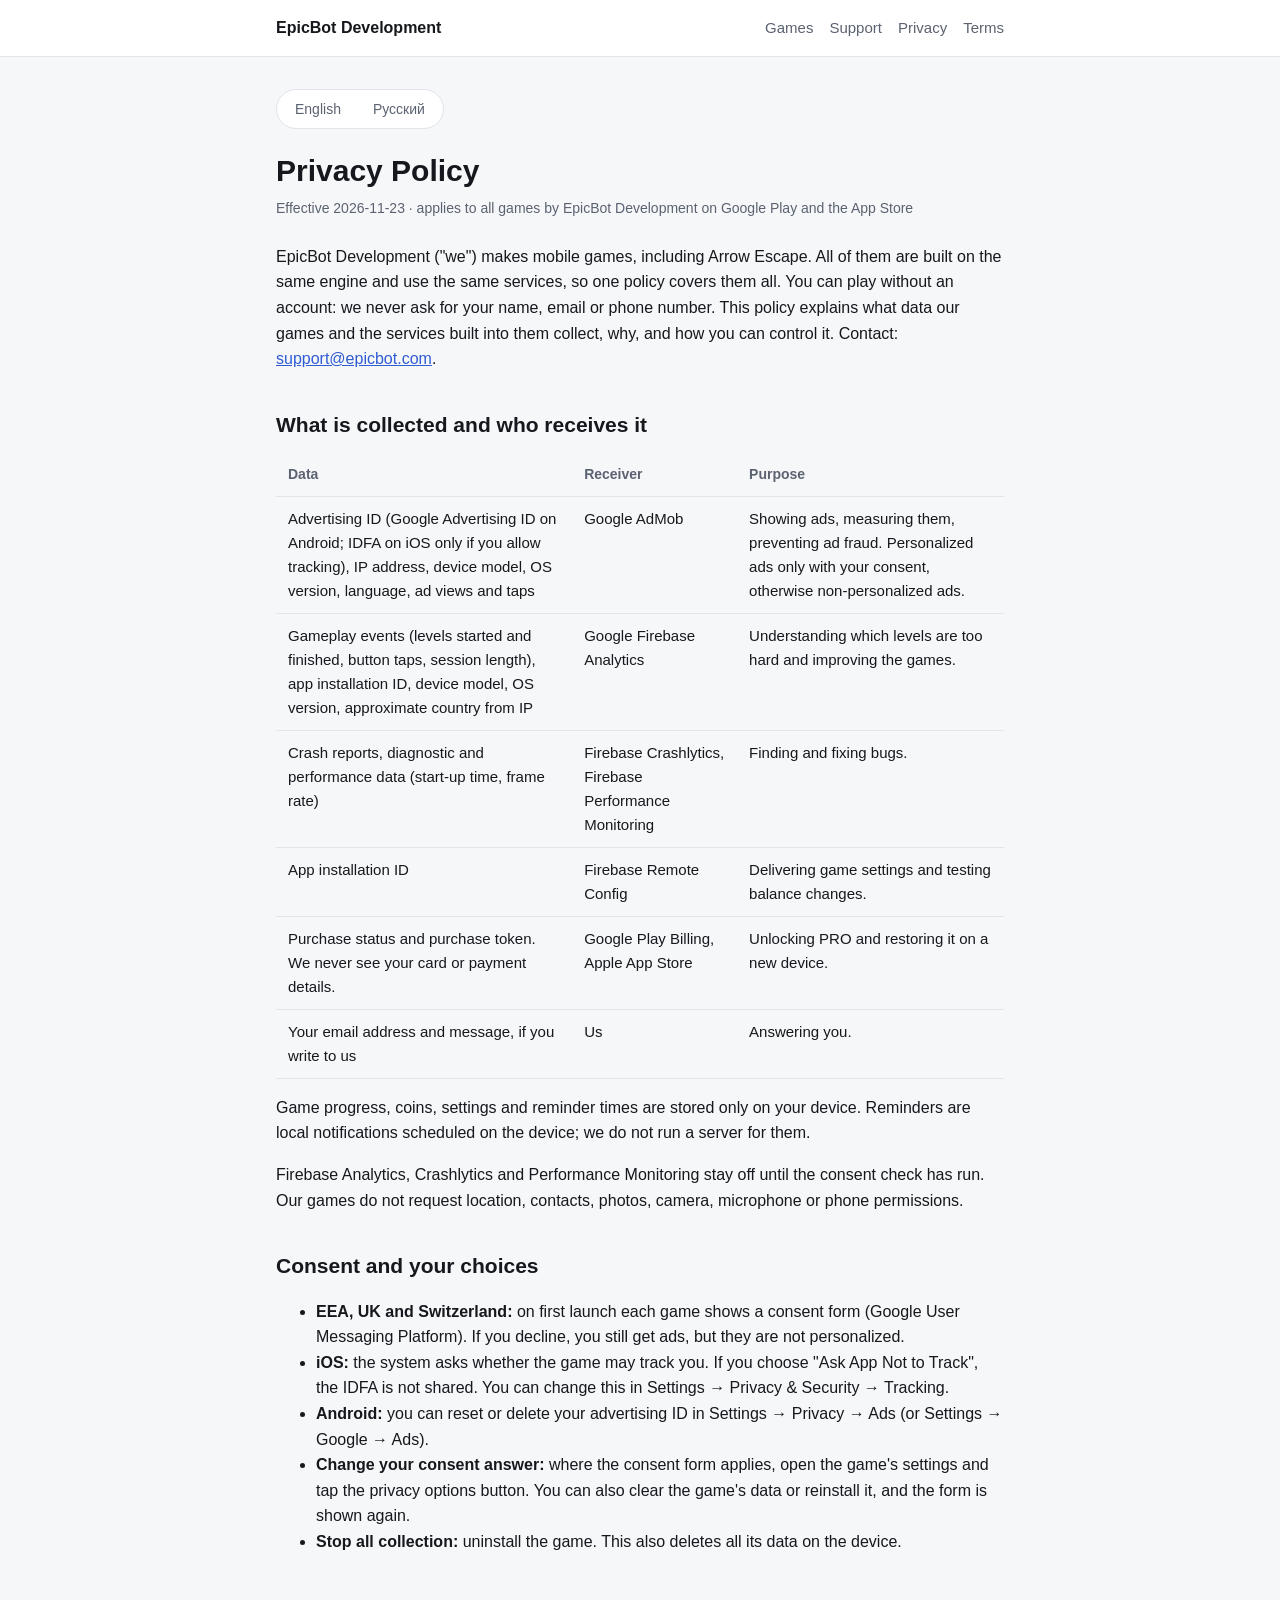
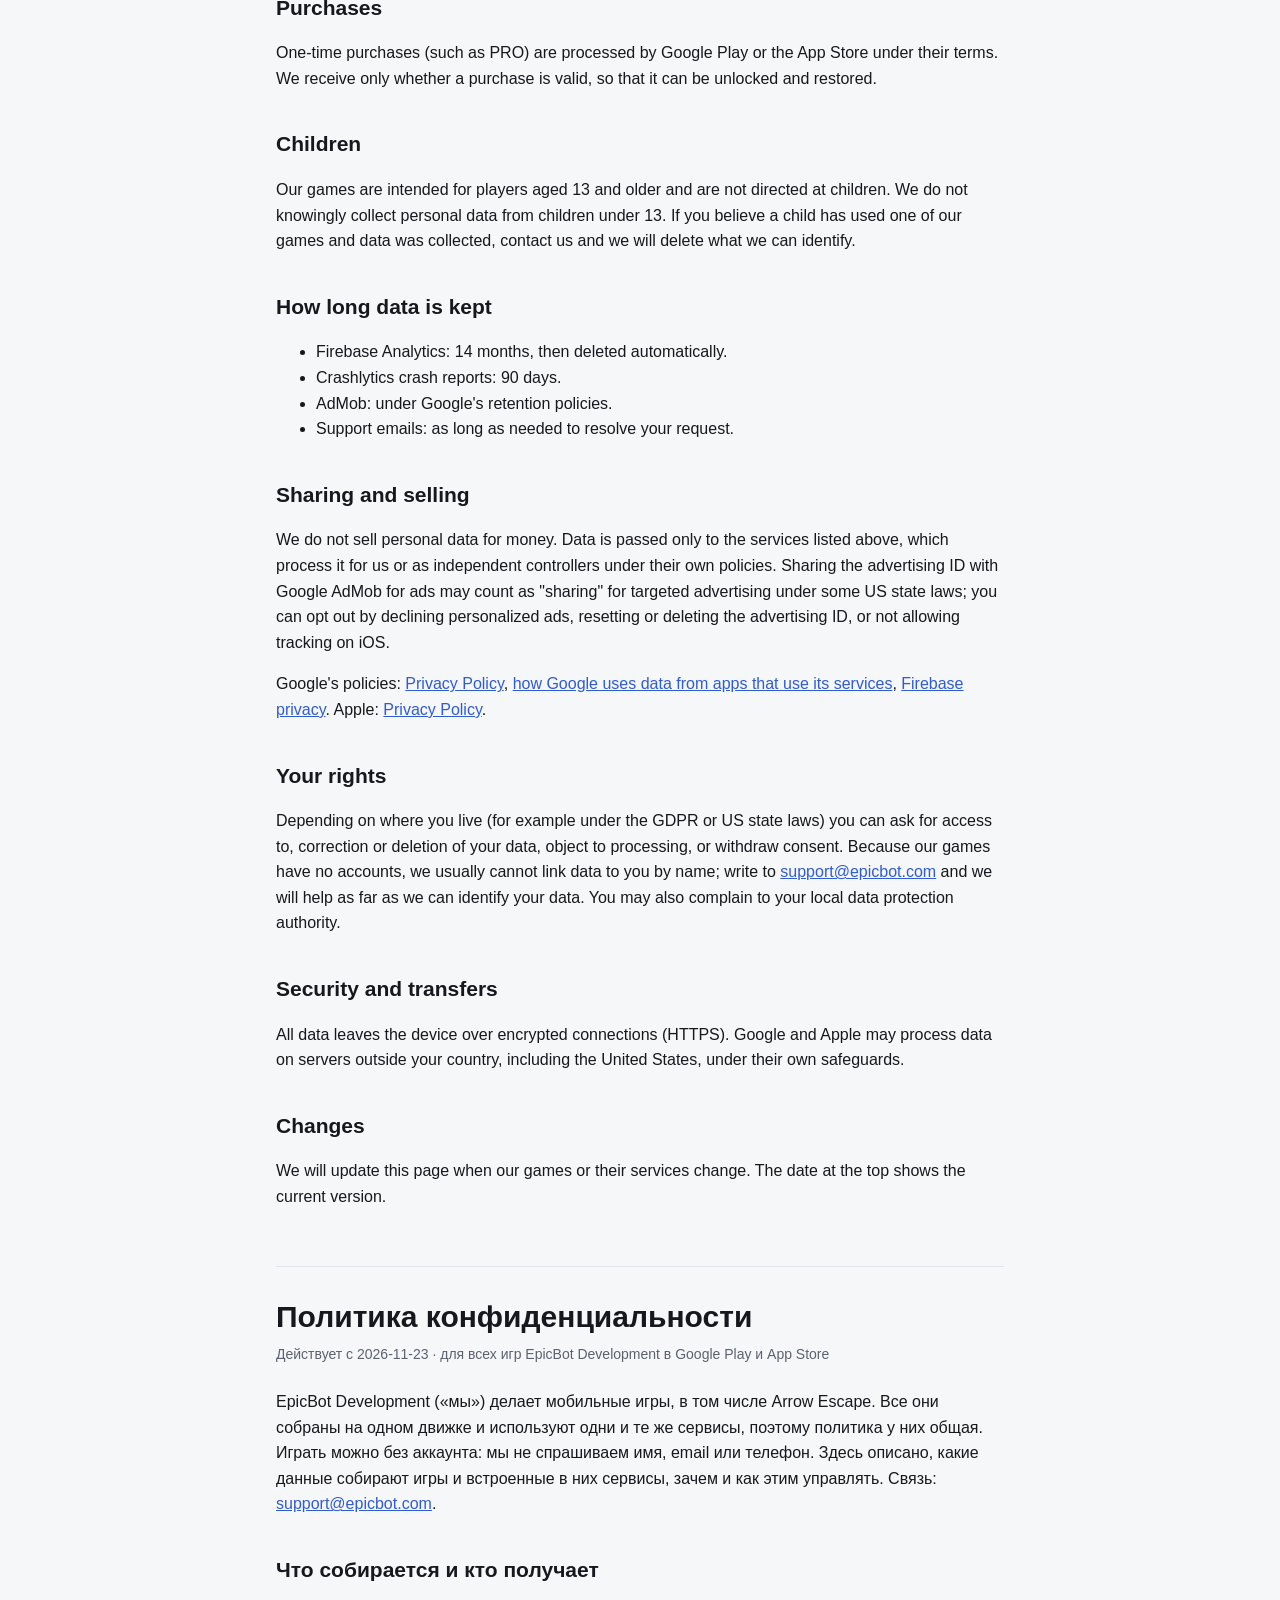
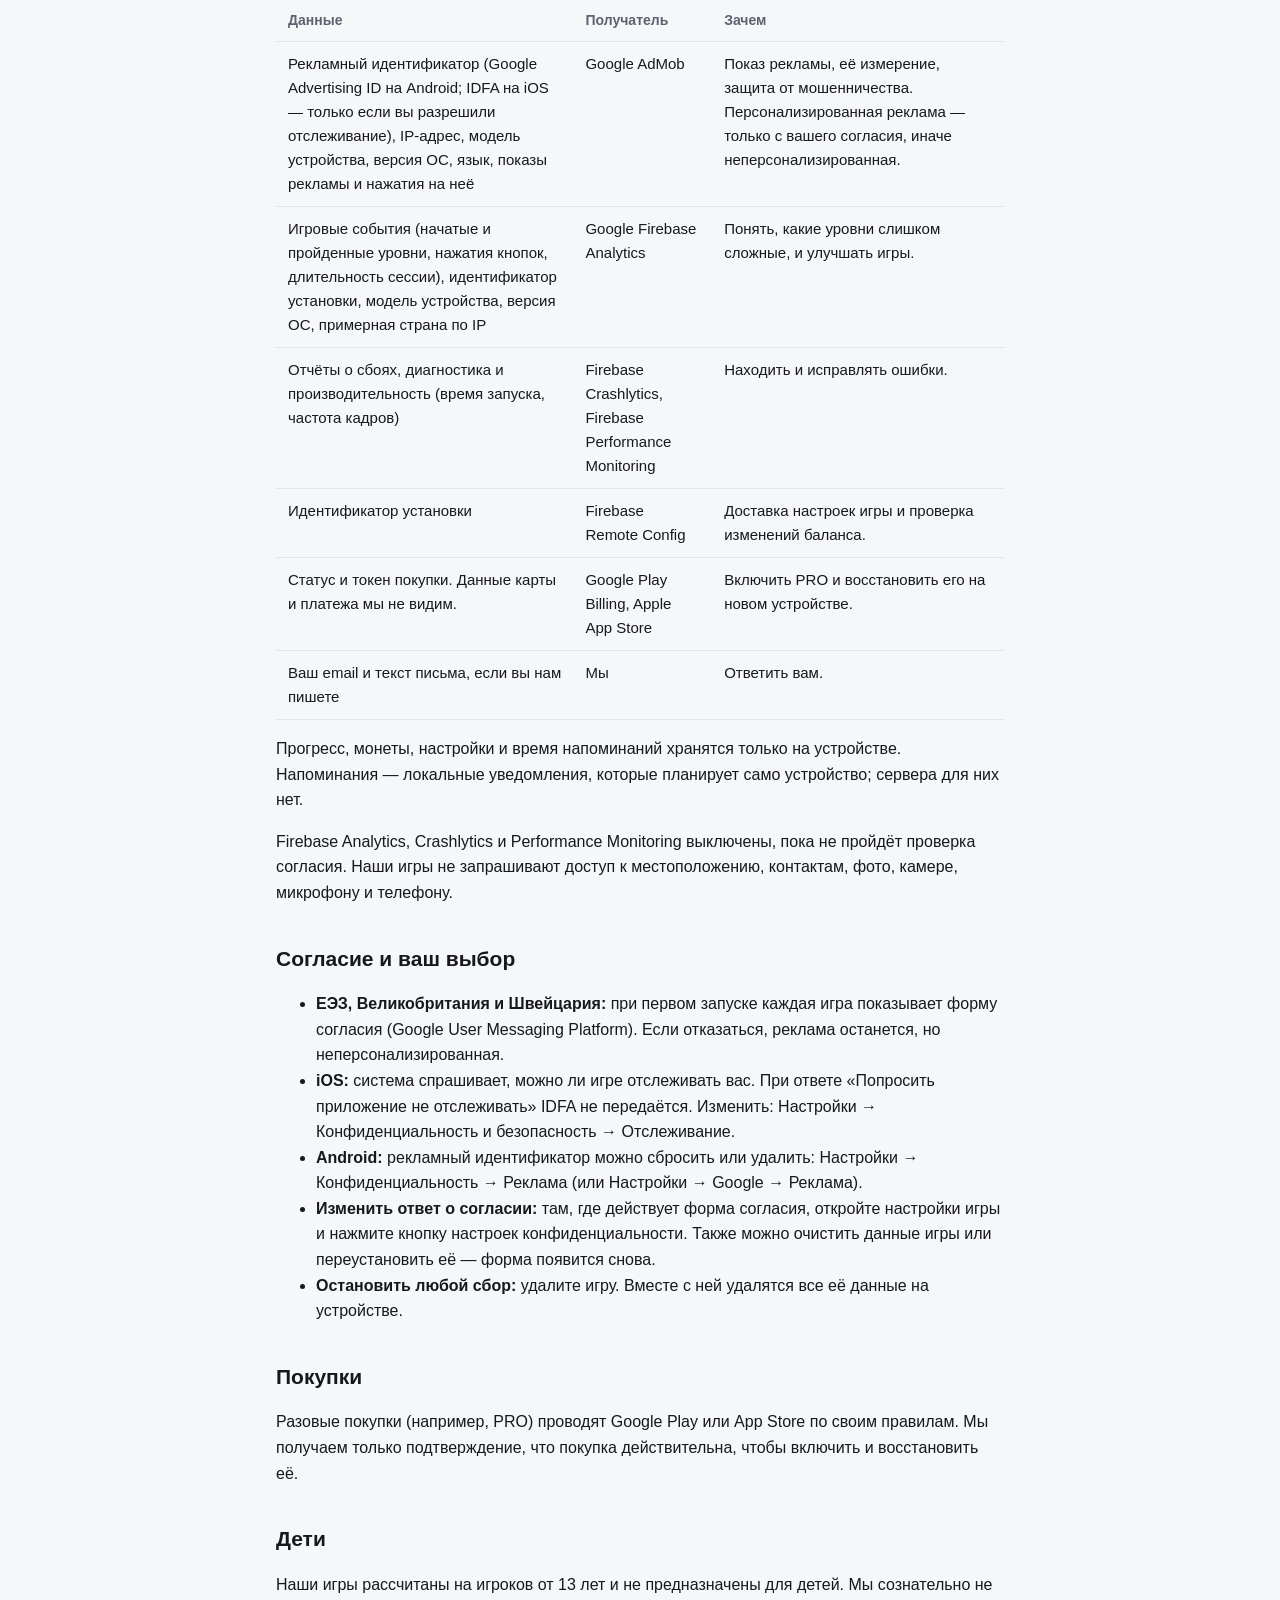
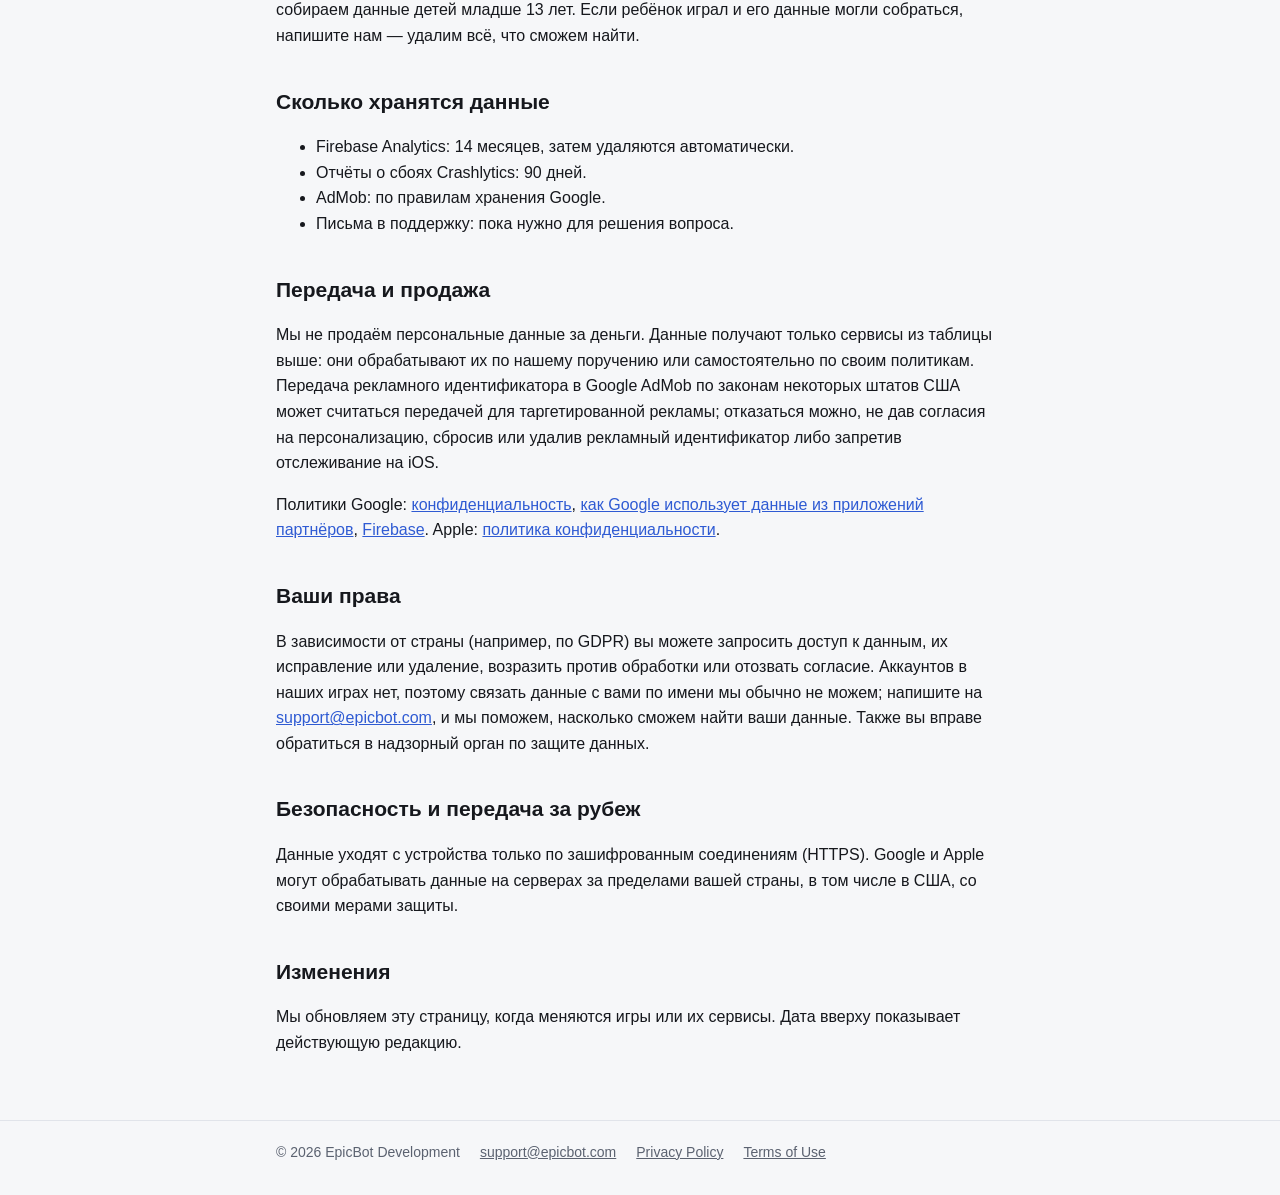
==== privacy.html @ 5615498a "Initial site" ====
<!doctype html>
<html lang="en">
<head>
  <meta charset="utf-8">
  <meta name="viewport" content="width=device-width, initial-scale=1">
  <title>Privacy Policy · EpicBot Development</title>
  <meta name="description" content="What data games by EpicBot Development collect, who receives it and how to control it.">
  <link rel="stylesheet" href="style.css">
</head>
<body>
<header class="site">
  <div class="inner">
    <a class="brand" href="index.html">EpicBot Development</a>
    <nav>
      <a href="index.html">Games</a>
      <a href="support.html">Support</a>
      <a href="privacy.html">Privacy</a>
      <a href="terms.html">Terms</a>
    </nav>
  </div>
</header>
<main>
  <nav class="lang-switch" aria-label="Language">
    <a href="#en">English</a>
    <a href="#ru">Русский</a>
  </nav>

  <article id="en">
    <h1>Privacy Policy</h1>
    <p class="meta">Effective 2026-11-23 · applies to all games by EpicBot Development on Google Play and the App Store</p>

    <p>EpicBot Development ("we") makes mobile games, including Arrow Escape. All of them are built on the same engine and use the same services, so one policy covers them all. You can play without an account: we never ask for your name, email or phone number. This policy explains what data our games and the services built into them collect, why, and how you can control it. Contact: <a href="mailto:support@epicbot.com">support@epicbot.com</a>.</p>

    <h2>What is collected and who receives it</h2>
    <div class="table-wrap">
      <table>
        <thead><tr><th>Data</th><th>Receiver</th><th>Purpose</th></tr></thead>
        <tbody>
          <tr>
            <td>Advertising ID (Google Advertising ID on Android; IDFA on iOS only if you allow tracking), IP address, device model, OS version, language, ad views and taps</td>
            <td>Google AdMob</td>
            <td>Showing ads, measuring them, preventing ad fraud. Personalized ads only with your consent, otherwise non-personalized ads.</td>
          </tr>
          <tr>
            <td>Gameplay events (levels started and finished, button taps, session length), app installation ID, device model, OS version, approximate country from IP</td>
            <td>Google Firebase Analytics</td>
            <td>Understanding which levels are too hard and improving the games.</td>
          </tr>
          <tr>
            <td>Crash reports, diagnostic and performance data (start-up time, frame rate)</td>
            <td>Firebase Crashlytics, Firebase Performance Monitoring</td>
            <td>Finding and fixing bugs.</td>
          </tr>
          <tr>
            <td>App installation ID</td>
            <td>Firebase Remote Config</td>
            <td>Delivering game settings and testing balance changes.</td>
          </tr>
          <tr>
            <td>Purchase status and purchase token. We never see your card or payment details.</td>
            <td>Google Play Billing, Apple App Store</td>
            <td>Unlocking PRO and restoring it on a new device.</td>
          </tr>
          <tr>
            <td>Your email address and message, if you write to us</td>
            <td>Us</td>
            <td>Answering you.</td>
          </tr>
        </tbody>
      </table>
    </div>
    <p>Game progress, coins, settings and reminder times are stored only on your device. Reminders are local notifications scheduled on the device; we do not run a server for them.</p>
    <p>Firebase Analytics, Crashlytics and Performance Monitoring stay off until the consent check has run. Our games do not request location, contacts, photos, camera, microphone or phone permissions.</p>

    <h2>Consent and your choices</h2>
    <ul>
      <li><strong>EEA, UK and Switzerland:</strong> on first launch each game shows a consent form (Google User Messaging Platform). If you decline, you still get ads, but they are not personalized.</li>
      <li><strong>iOS:</strong> the system asks whether the game may track you. If you choose "Ask App Not to Track", the IDFA is not shared. You can change this in Settings → Privacy &amp; Security → Tracking.</li>
      <li><strong>Android:</strong> you can reset or delete your advertising ID in Settings → Privacy → Ads (or Settings → Google → Ads).</li>
      <li><strong>Change your consent answer:</strong> where the consent form applies, open the game's settings and tap the privacy options button. You can also clear the game's data or reinstall it, and the form is shown again.</li>
      <li><strong>Stop all collection:</strong> uninstall the game. This also deletes all its data on the device.</li>
    </ul>

    <h2>Purchases</h2>
    <p>One-time purchases (such as PRO) are processed by Google Play or the App Store under their terms. We receive only whether a purchase is valid, so that it can be unlocked and restored.</p>

    <h2>Children</h2>
    <p>Our games are intended for players aged 13 and older and are not directed at children. We do not knowingly collect personal data from children under 13. If you believe a child has used one of our games and data was collected, contact us and we will delete what we can identify.</p>

    <h2>How long data is kept</h2>
    <ul>
      <li>Firebase Analytics: 14 months, then deleted automatically.</li>
      <li>Crashlytics crash reports: 90 days.</li>
      <li>AdMob: under Google's retention policies.</li>
      <li>Support emails: as long as needed to resolve your request.</li>
    </ul>

    <h2>Sharing and selling</h2>
    <p>We do not sell personal data for money. Data is passed only to the services listed above, which process it for us or as independent controllers under their own policies. Sharing the advertising ID with Google AdMob for ads may count as "sharing" for targeted advertising under some US state laws; you can opt out by declining personalized ads, resetting or deleting the advertising ID, or not allowing tracking on iOS.</p>
    <p>Google's policies: <a href="https://policies.google.com/privacy">Privacy Policy</a>, <a href="https://policies.google.com/technologies/partner-sites">how Google uses data from apps that use its services</a>, <a href="https://firebase.google.com/support/privacy">Firebase privacy</a>. Apple: <a href="https://www.apple.com/legal/privacy/">Privacy Policy</a>.</p>

    <h2>Your rights</h2>
    <p>Depending on where you live (for example under the GDPR or US state laws) you can ask for access to, correction or deletion of your data, object to processing, or withdraw consent. Because our games have no accounts, we usually cannot link data to you by name; write to <a href="mailto:support@epicbot.com">support@epicbot.com</a> and we will help as far as we can identify your data. You may also complain to your local data protection authority.</p>

    <h2>Security and transfers</h2>
    <p>All data leaves the device over encrypted connections (HTTPS). Google and Apple may process data on servers outside your country, including the United States, under their own safeguards.</p>

    <h2>Changes</h2>
    <p>We will update this page when our games or their services change. The date at the top shows the current version.</p>
  </article>

  <hr class="lang">

  <article id="ru" lang="ru">
    <h1>Политика конфиденциальности</h1>
    <p class="meta">Действует с 2026-11-23 · для всех игр EpicBot Development в Google Play и App Store</p>

    <p>EpicBot Development («мы») делает мобильные игры, в том числе Arrow Escape. Все они собраны на одном движке и используют одни и те же сервисы, поэтому политика у них общая. Играть можно без аккаунта: мы не спрашиваем имя, email или телефон. Здесь описано, какие данные собирают игры и встроенные в них сервисы, зачем и как этим управлять. Связь: <a href="mailto:support@epicbot.com">support@epicbot.com</a>.</p>

    <h2>Что собирается и кто получает</h2>
    <div class="table-wrap">
      <table>
        <thead><tr><th>Данные</th><th>Получатель</th><th>Зачем</th></tr></thead>
        <tbody>
          <tr>
            <td>Рекламный идентификатор (Google Advertising ID на Android; IDFA на iOS — только если вы разрешили отслеживание), IP-адрес, модель устройства, версия ОС, язык, показы рекламы и нажатия на неё</td>
            <td>Google AdMob</td>
            <td>Показ рекламы, её измерение, защита от мошенничества. Персонализированная реклама — только с вашего согласия, иначе неперсонализированная.</td>
          </tr>
          <tr>
            <td>Игровые события (начатые и пройденные уровни, нажатия кнопок, длительность сессии), идентификатор установки, модель устройства, версия ОС, примерная страна по IP</td>
            <td>Google Firebase Analytics</td>
            <td>Понять, какие уровни слишком сложные, и улучшать игры.</td>
          </tr>
          <tr>
            <td>Отчёты о сбоях, диагностика и производительность (время запуска, частота кадров)</td>
            <td>Firebase Crashlytics, Firebase Performance Monitoring</td>
            <td>Находить и исправлять ошибки.</td>
          </tr>
          <tr>
            <td>Идентификатор установки</td>
            <td>Firebase Remote Config</td>
            <td>Доставка настроек игры и проверка изменений баланса.</td>
          </tr>
          <tr>
            <td>Статус и токен покупки. Данные карты и платежа мы не видим.</td>
            <td>Google Play Billing, Apple App Store</td>
            <td>Включить PRO и восстановить его на новом устройстве.</td>
          </tr>
          <tr>
            <td>Ваш email и текст письма, если вы нам пишете</td>
            <td>Мы</td>
            <td>Ответить вам.</td>
          </tr>
        </tbody>
      </table>
    </div>
    <p>Прогресс, монеты, настройки и время напоминаний хранятся только на устройстве. Напоминания — локальные уведомления, которые планирует само устройство; сервера для них нет.</p>
    <p>Firebase Analytics, Crashlytics и Performance Monitoring выключены, пока не пройдёт проверка согласия. Наши игры не запрашивают доступ к местоположению, контактам, фото, камере, микрофону и телефону.</p>

    <h2>Согласие и ваш выбор</h2>
    <ul>
      <li><strong>ЕЭЗ, Великобритания и Швейцария:</strong> при первом запуске каждая игра показывает форму согласия (Google User Messaging Platform). Если отказаться, реклама останется, но неперсонализированная.</li>
      <li><strong>iOS:</strong> система спрашивает, можно ли игре отслеживать вас. При ответе «Попросить приложение не отслеживать» IDFA не передаётся. Изменить: Настройки → Конфиденциальность и безопасность → Отслеживание.</li>
      <li><strong>Android:</strong> рекламный идентификатор можно сбросить или удалить: Настройки → Конфиденциальность → Реклама (или Настройки → Google → Реклама).</li>
      <li><strong>Изменить ответ о согласии:</strong> там, где действует форма согласия, откройте настройки игры и нажмите кнопку настроек конфиденциальности. Также можно очистить данные игры или переустановить её — форма появится снова.</li>
      <li><strong>Остановить любой сбор:</strong> удалите игру. Вместе с ней удалятся все её данные на устройстве.</li>
    </ul>

    <h2>Покупки</h2>
    <p>Разовые покупки (например, PRO) проводят Google Play или App Store по своим правилам. Мы получаем только подтверждение, что покупка действительна, чтобы включить и восстановить её.</p>

    <h2>Дети</h2>
    <p>Наши игры рассчитаны на игроков от 13 лет и не предназначены для детей. Мы сознательно не собираем данные детей младше 13 лет. Если ребёнок играл и его данные могли собраться, напишите нам — удалим всё, что сможем найти.</p>

    <h2>Сколько хранятся данные</h2>
    <ul>
      <li>Firebase Analytics: 14 месяцев, затем удаляются автоматически.</li>
      <li>Отчёты о сбоях Crashlytics: 90 дней.</li>
      <li>AdMob: по правилам хранения Google.</li>
      <li>Письма в поддержку: пока нужно для решения вопроса.</li>
    </ul>

    <h2>Передача и продажа</h2>
    <p>Мы не продаём персональные данные за деньги. Данные получают только сервисы из таблицы выше: они обрабатывают их по нашему поручению или самостоятельно по своим политикам. Передача рекламного идентификатора в Google AdMob по законам некоторых штатов США может считаться передачей для таргетированной рекламы; отказаться можно, не дав согласия на персонализацию, сбросив или удалив рекламный идентификатор либо запретив отслеживание на iOS.</p>
    <p>Политики Google: <a href="https://policies.google.com/privacy">конфиденциальность</a>, <a href="https://policies.google.com/technologies/partner-sites">как Google использует данные из приложений партнёров</a>, <a href="https://firebase.google.com/support/privacy">Firebase</a>. Apple: <a href="https://www.apple.com/legal/privacy/">политика конфиденциальности</a>.</p>

    <h2>Ваши права</h2>
    <p>В зависимости от страны (например, по GDPR) вы можете запросить доступ к данным, их исправление или удаление, возразить против обработки или отозвать согласие. Аккаунтов в наших играх нет, поэтому связать данные с вами по имени мы обычно не можем; напишите на <a href="mailto:support@epicbot.com">support@epicbot.com</a>, и мы поможем, насколько сможем найти ваши данные. Также вы вправе обратиться в надзорный орган по защите данных.</p>

    <h2>Безопасность и передача за рубеж</h2>
    <p>Данные уходят с устройства только по зашифрованным соединениям (HTTPS). Google и Apple могут обрабатывать данные на серверах за пределами вашей страны, в том числе в США, со своими мерами защиты.</p>

    <h2>Изменения</h2>
    <p>Мы обновляем эту страницу, когда меняются игры или их сервисы. Дата вверху показывает действующую редакцию.</p>
  </article>
</main>
<footer class="site">
  <div class="inner">
    <span>© 2026 EpicBot Development</span>
    <a href="mailto:support@epicbot.com">support@epicbot.com</a>
    <a href="privacy.html">Privacy Policy</a>
    <a href="terms.html">Terms of Use</a>
  </div>
</footer>
</body>
</html>
---- style.css ----
:root {
  --bg: #f6f7f9;
  --surface: #ffffff;
  --text: #16181d;
  --muted: #5b6270;
  --line: #e1e4ea;
  --accent: #2f5bd3;
  --accent-soft: #e8eefc;
  color-scheme: light;
}

@media (prefers-color-scheme: dark) {
  :root {
    --bg: #0f1115;
    --surface: #171a20;
    --text: #e8eaef;
    --muted: #9aa1ae;
    --line: #2a2f38;
    --accent: #8aa8ff;
    --accent-soft: #1d2640;
    color-scheme: dark;
  }
}

* { box-sizing: border-box; }

body {
  margin: 0;
  background: var(--bg);
  color: var(--text);
  font: 16px/1.6 -apple-system, BlinkMacSystemFont, "Segoe UI", Roboto, "Helvetica Neue", Arial, sans-serif;
}

a { color: var(--accent); }

header.site {
  border-bottom: 1px solid var(--line);
  background: var(--surface);
}

header.site .inner,
main,
footer.site .inner {
  max-width: 760px;
  margin: 0 auto;
  padding: 0 16px;
}

header.site .inner {
  display: flex;
  flex-wrap: wrap;
  gap: 8px 20px;
  align-items: center;
  justify-content: space-between;
  min-height: 56px;
}

header.site .brand {
  font-weight: 700;
  color: var(--text);
  text-decoration: none;
}

header.site nav { display: flex; flex-wrap: wrap; gap: 4px 16px; font-size: 15px; }
header.site nav a { color: var(--muted); text-decoration: none; }
header.site nav a:hover, header.site nav a[aria-current="page"] { color: var(--text); }

main { padding-top: 32px; padding-bottom: 48px; }

h1 { font-size: 30px; line-height: 1.2; margin: 0 0 8px; }
h2 { font-size: 21px; margin: 36px 0 8px; }
h3 { font-size: 17px; margin: 24px 0 6px; }

.meta { color: var(--muted); font-size: 14px; margin: 0 0 24px; }

.lang-switch {
  display: inline-flex;
  gap: 4px;
  padding: 4px;
  border: 1px solid var(--line);
  border-radius: 999px;
  background: var(--surface);
  margin-bottom: 24px;
}
.lang-switch a {
  padding: 4px 14px;
  border-radius: 999px;
  text-decoration: none;
  color: var(--muted);
  font-size: 14px;
}
.lang-switch a:hover { background: var(--accent-soft); color: var(--text); }

.card {
  background: var(--surface);
  border: 1px solid var(--line);
  border-radius: 12px;
  padding: 20px;
  margin: 16px 0;
}

.app-card { display: flex; gap: 16px; align-items: flex-start; }
.app-card .icon {
  flex: none;
  width: 56px;
  height: 56px;
  border-radius: 14px;
  background: var(--accent-soft);
  color: var(--accent);
  display: grid;
  place-items: center;
  font-size: 28px;
  font-weight: 700;
}
.app-card h2 { margin: 0 0 4px; }
.app-card p { margin: 0 0 12px; color: var(--muted); }

.links { display: flex; flex-wrap: wrap; gap: 8px 16px; font-size: 15px; }
.soon { color: var(--muted); }

.table-wrap { overflow-x: auto; margin: 12px 0; }
table { border-collapse: collapse; width: 100%; font-size: 15px; min-width: 560px; }
th, td { text-align: left; vertical-align: top; padding: 10px 12px; border-bottom: 1px solid var(--line); }
th { color: var(--muted); font-weight: 600; font-size: 14px; }

hr.lang { border: 0; border-top: 1px solid var(--line); margin: 56px 0 32px; }

footer.site { border-top: 1px solid var(--line); color: var(--muted); font-size: 14px; }
footer.site .inner { padding-top: 20px; padding-bottom: 32px; display: flex; flex-wrap: wrap; gap: 8px 20px; }
footer.site a { color: var(--muted); }
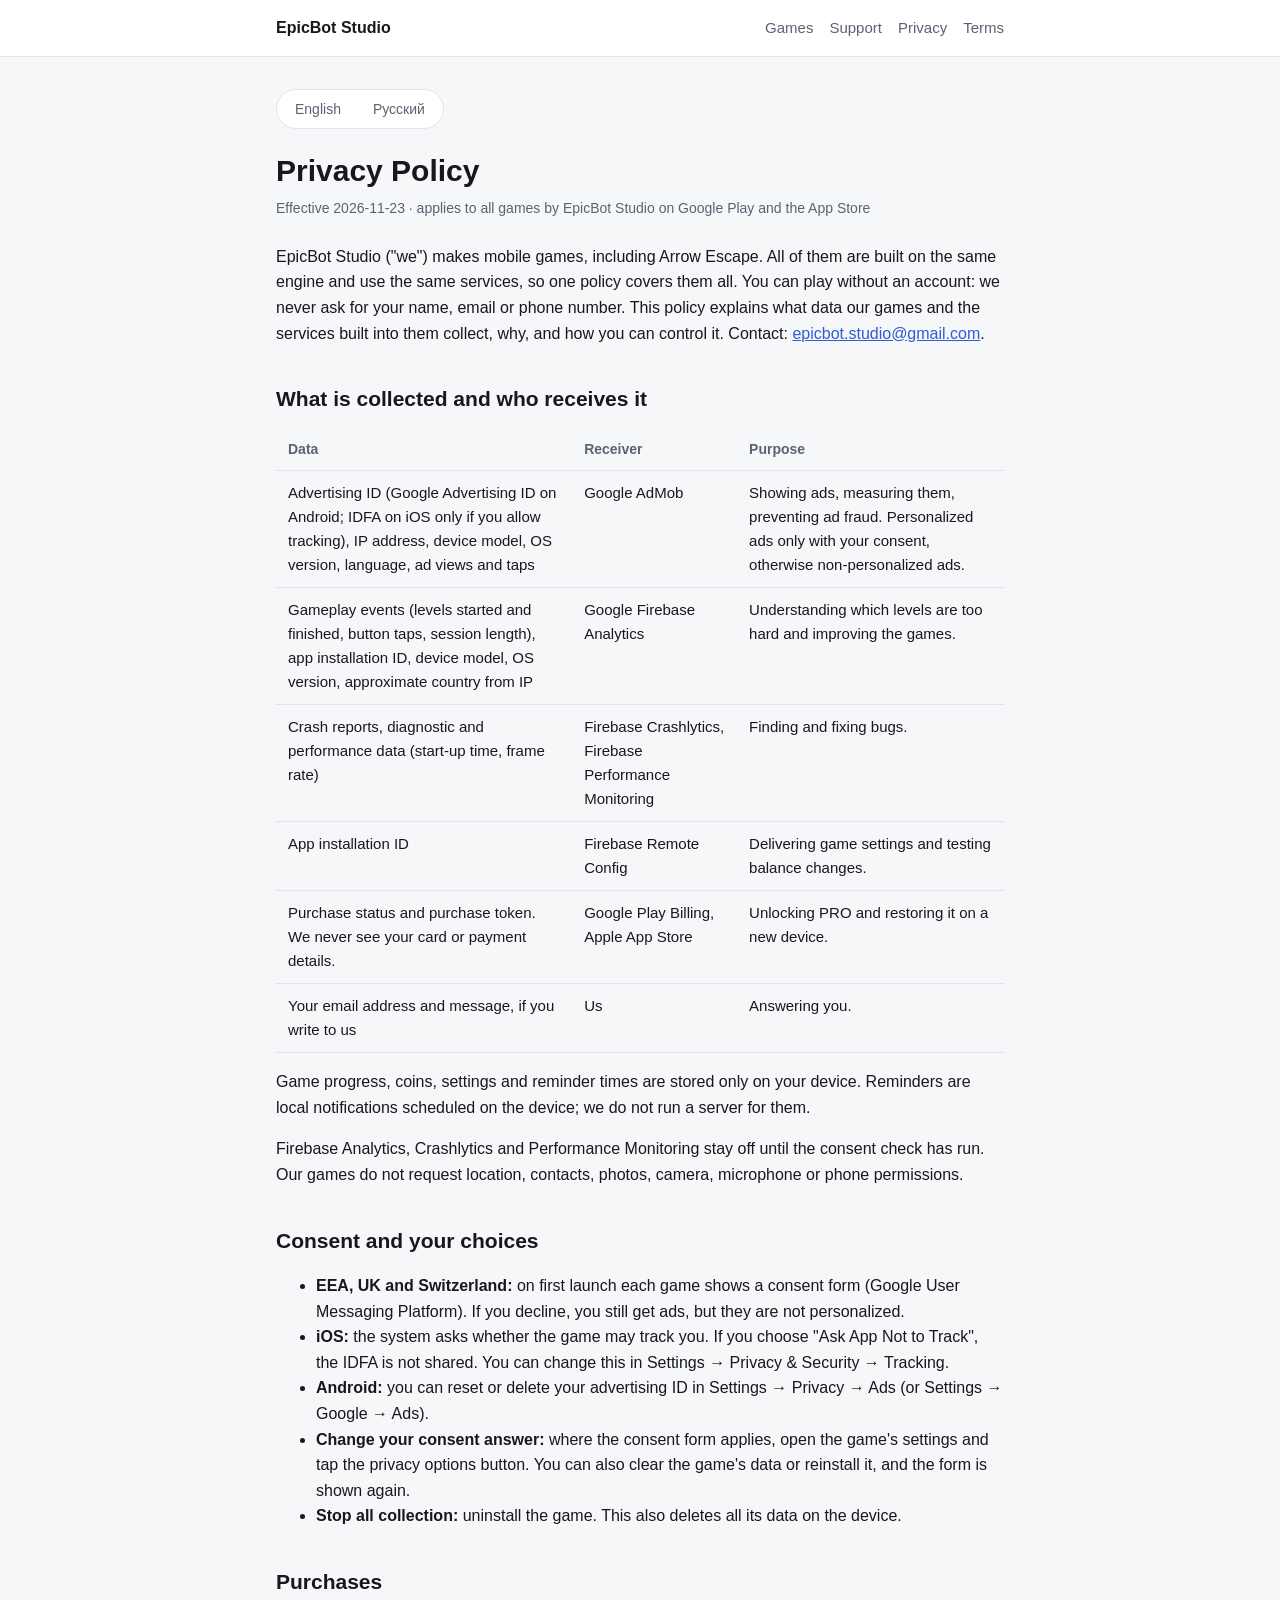
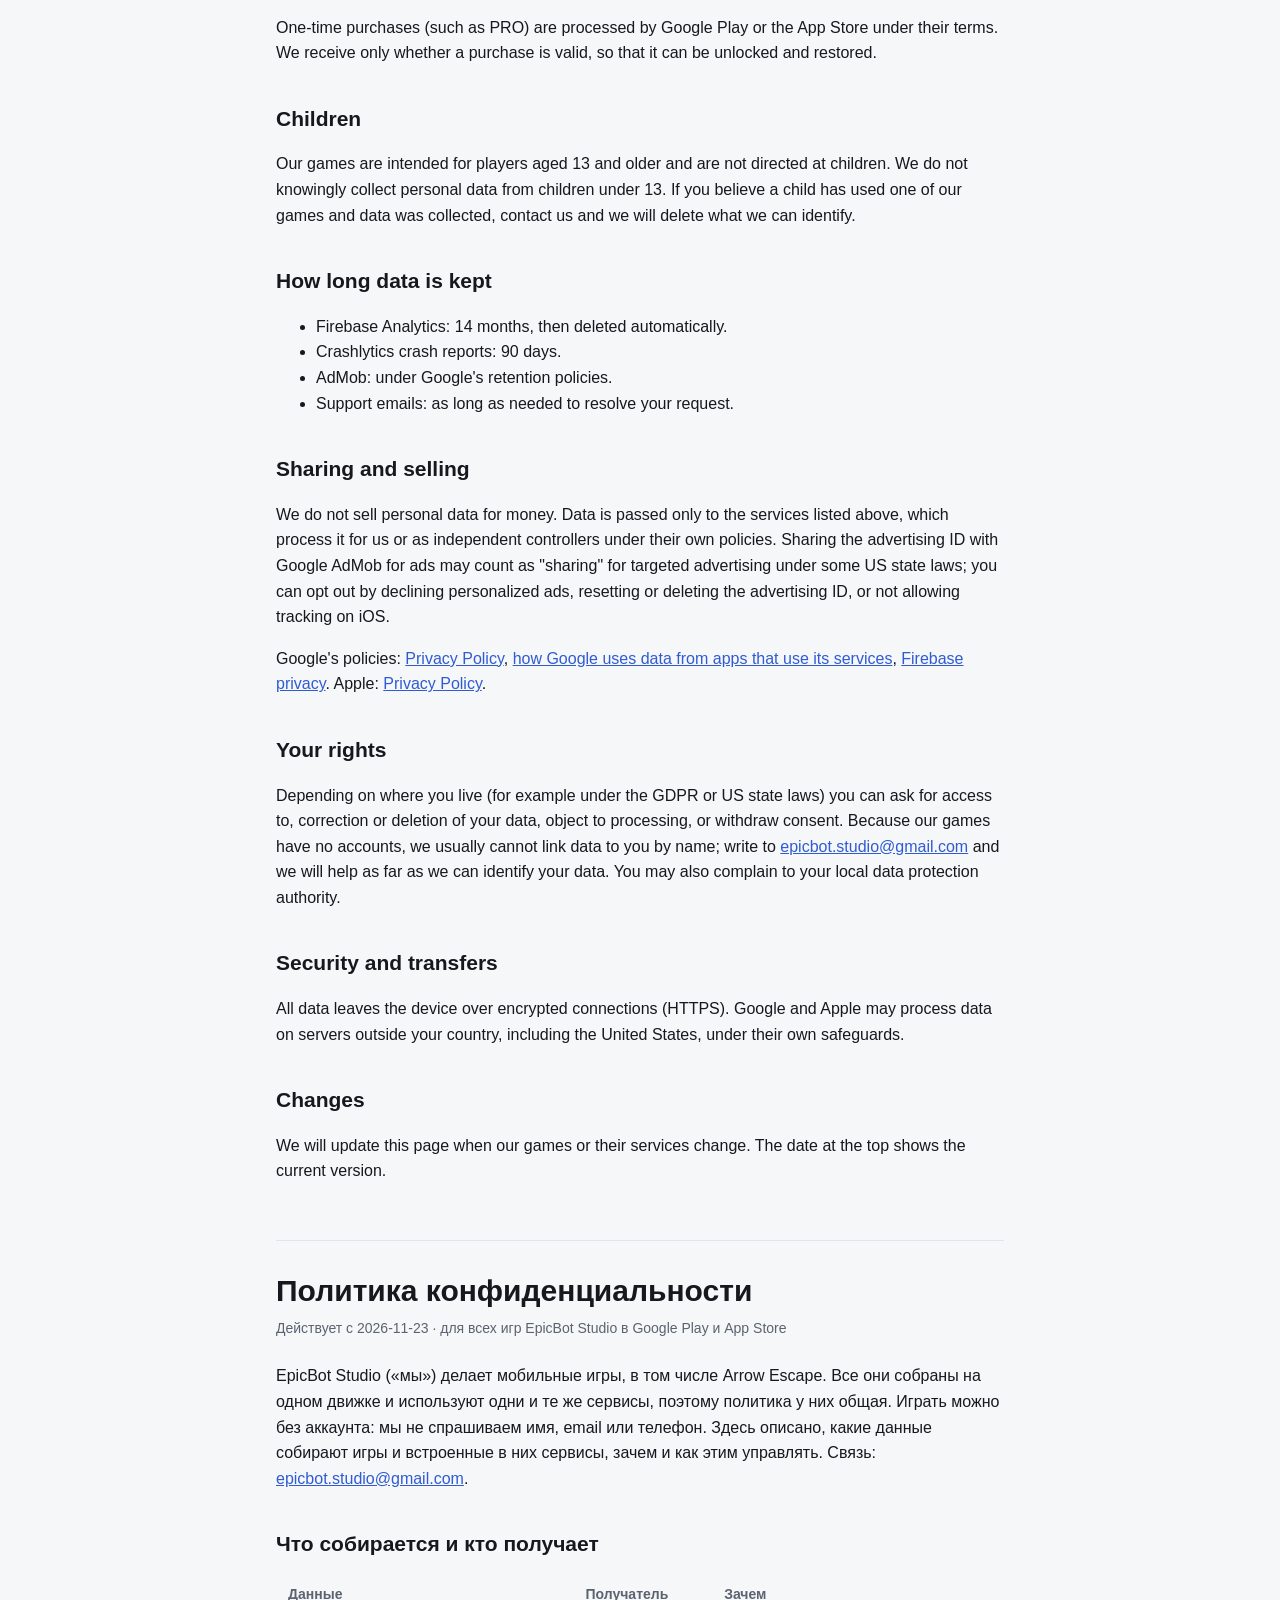
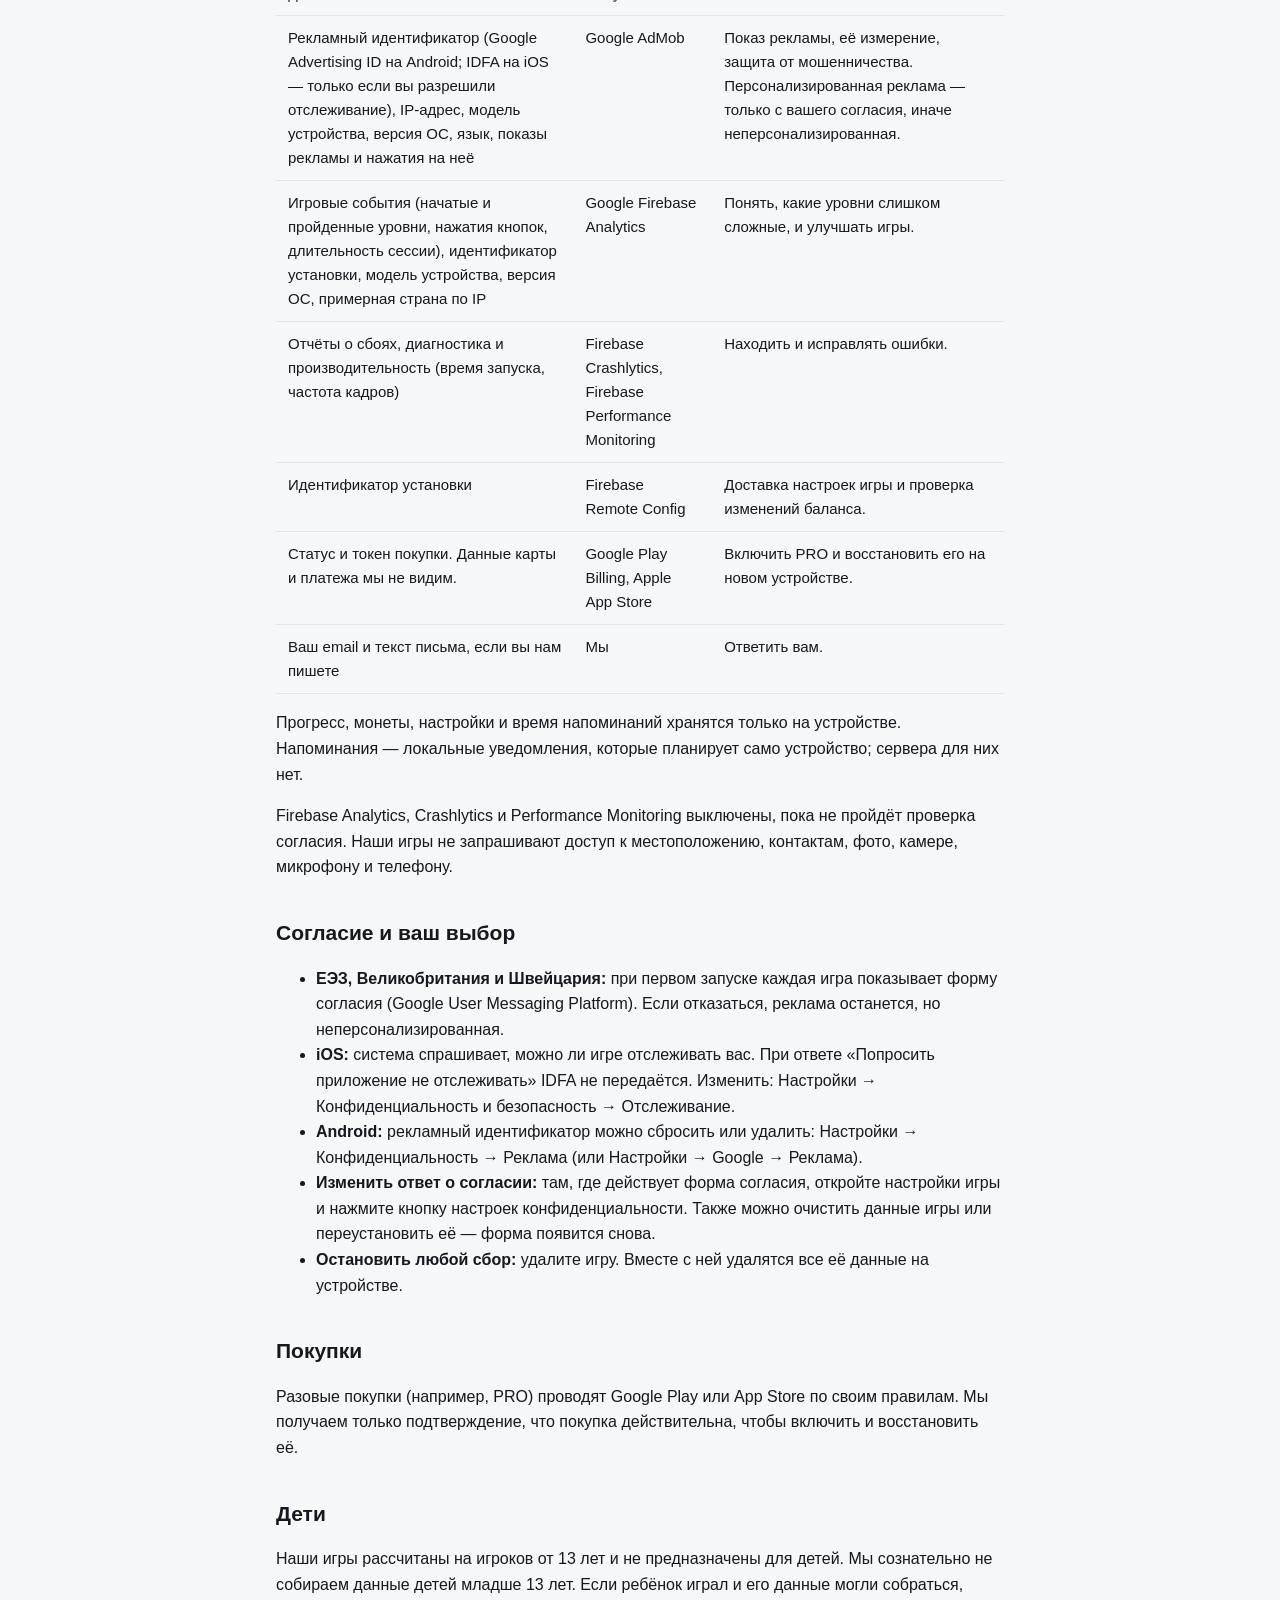
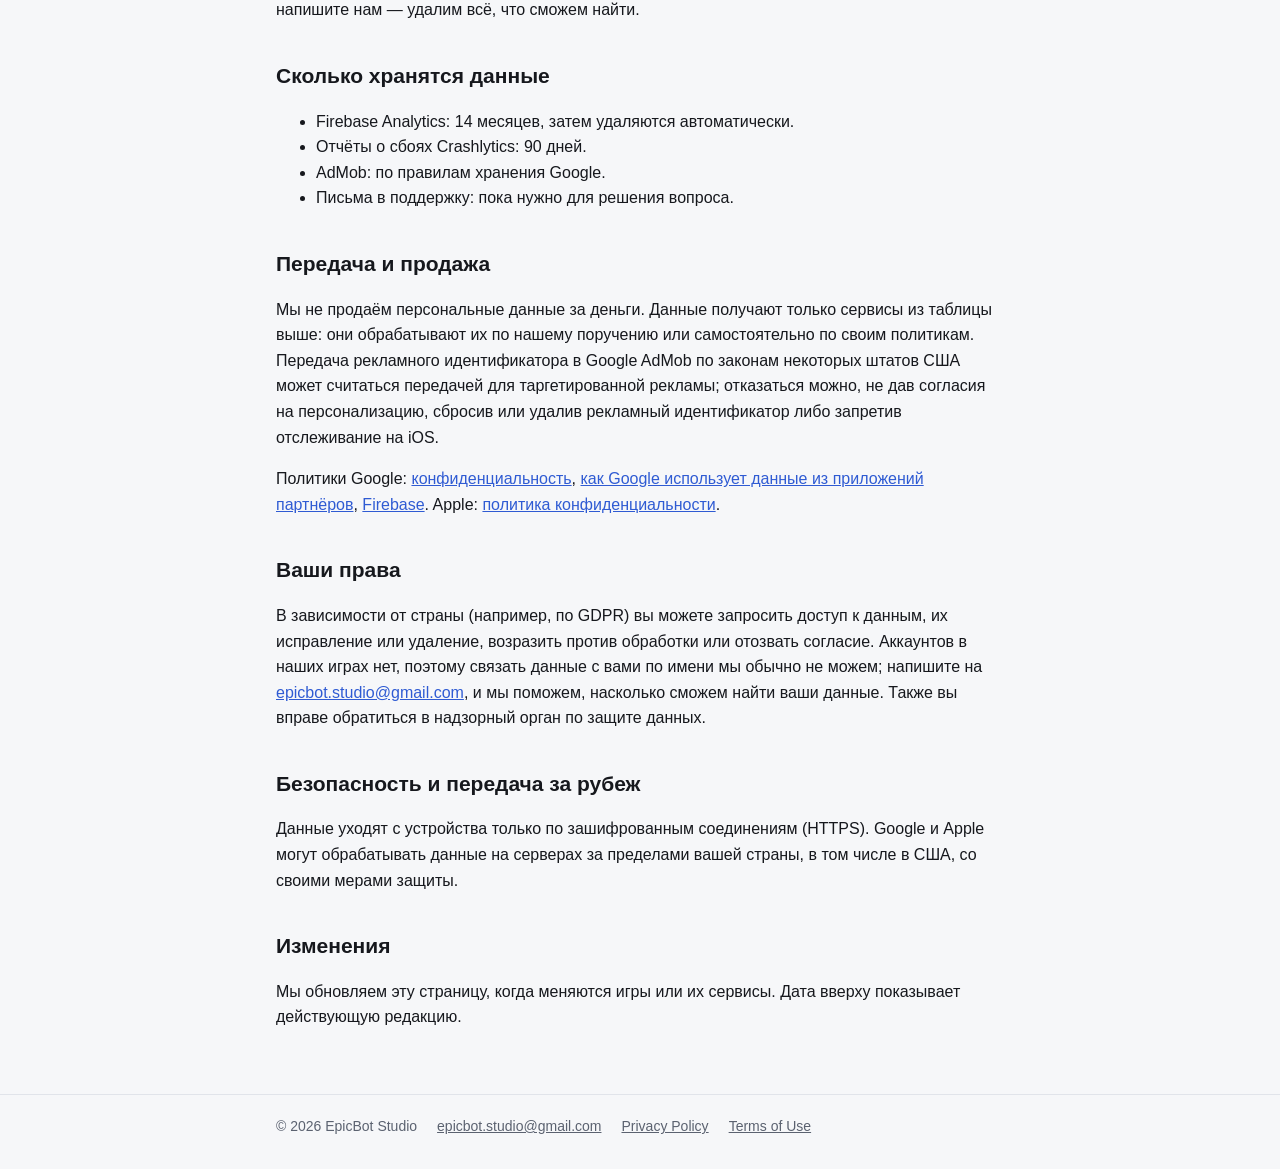
==== commit 80693571: "Studio name EpicBot Studio, contact epicbot.studio@gmail.com" ====
--- a/privacy.html
+++ b/privacy.html
@@ -3,14 +3,14 @@
 <head>
   <meta charset="utf-8">
   <meta name="viewport" content="width=device-width, initial-scale=1">
-  <title>Privacy Policy · EpicBot Development</title>
-  <meta name="description" content="What data games by EpicBot Development collect, who receives it and how to control it.">
+  <title>Privacy Policy · EpicBot Studio</title>
+  <meta name="description" content="What data games by EpicBot Studio collect, who receives it and how to control it.">
   <link rel="stylesheet" href="style.css">
 </head>
 <body>
 <header class="site">
   <div class="inner">
-    <a class="brand" href="index.html">EpicBot Development</a>
+    <a class="brand" href="index.html">EpicBot Studio</a>
     <nav>
       <a href="index.html">Games</a>
       <a href="support.html">Support</a>
@@ -27,9 +27,9 @@
 
   <article id="en">
     <h1>Privacy Policy</h1>
-    <p class="meta">Effective 2026-11-23 · applies to all games by EpicBot Development on Google Play and the App Store</p>
-
-    <p>EpicBot Development ("we") makes mobile games, including Arrow Escape. All of them are built on the same engine and use the same services, so one policy covers them all. You can play without an account: we never ask for your name, email or phone number. This policy explains what data our games and the services built into them collect, why, and how you can control it. Contact: <a href="mailto:support@epicbot.com">support@epicbot.com</a>.</p>
+    <p class="meta">Effective 2026-11-23 · applies to all games by EpicBot Studio on Google Play and the App Store</p>
+
+    <p>EpicBot Studio ("we") makes mobile games, including Arrow Escape. All of them are built on the same engine and use the same services, so one policy covers them all. You can play without an account: we never ask for your name, email or phone number. This policy explains what data our games and the services built into them collect, why, and how you can control it. Contact: <a href="mailto:epicbot.studio@gmail.com">epicbot.studio@gmail.com</a>.</p>
 
     <h2>What is collected and who receives it</h2>
     <div class="table-wrap">
@@ -100,7 +100,7 @@
     <p>Google's policies: <a href="https://policies.google.com/privacy">Privacy Policy</a>, <a href="https://policies.google.com/technologies/partner-sites">how Google uses data from apps that use its services</a>, <a href="https://firebase.google.com/support/privacy">Firebase privacy</a>. Apple: <a href="https://www.apple.com/legal/privacy/">Privacy Policy</a>.</p>
 
     <h2>Your rights</h2>
-    <p>Depending on where you live (for example under the GDPR or US state laws) you can ask for access to, correction or deletion of your data, object to processing, or withdraw consent. Because our games have no accounts, we usually cannot link data to you by name; write to <a href="mailto:support@epicbot.com">support@epicbot.com</a> and we will help as far as we can identify your data. You may also complain to your local data protection authority.</p>
+    <p>Depending on where you live (for example under the GDPR or US state laws) you can ask for access to, correction or deletion of your data, object to processing, or withdraw consent. Because our games have no accounts, we usually cannot link data to you by name; write to <a href="mailto:epicbot.studio@gmail.com">epicbot.studio@gmail.com</a> and we will help as far as we can identify your data. You may also complain to your local data protection authority.</p>
 
     <h2>Security and transfers</h2>
     <p>All data leaves the device over encrypted connections (HTTPS). Google and Apple may process data on servers outside your country, including the United States, under their own safeguards.</p>
@@ -113,9 +113,9 @@
 
   <article id="ru" lang="ru">
     <h1>Политика конфиденциальности</h1>
-    <p class="meta">Действует с 2026-11-23 · для всех игр EpicBot Development в Google Play и App Store</p>
-
-    <p>EpicBot Development («мы») делает мобильные игры, в том числе Arrow Escape. Все они собраны на одном движке и используют одни и те же сервисы, поэтому политика у них общая. Играть можно без аккаунта: мы не спрашиваем имя, email или телефон. Здесь описано, какие данные собирают игры и встроенные в них сервисы, зачем и как этим управлять. Связь: <a href="mailto:support@epicbot.com">support@epicbot.com</a>.</p>
+    <p class="meta">Действует с 2026-11-23 · для всех игр EpicBot Studio в Google Play и App Store</p>
+
+    <p>EpicBot Studio («мы») делает мобильные игры, в том числе Arrow Escape. Все они собраны на одном движке и используют одни и те же сервисы, поэтому политика у них общая. Играть можно без аккаунта: мы не спрашиваем имя, email или телефон. Здесь описано, какие данные собирают игры и встроенные в них сервисы, зачем и как этим управлять. Связь: <a href="mailto:epicbot.studio@gmail.com">epicbot.studio@gmail.com</a>.</p>
 
     <h2>Что собирается и кто получает</h2>
     <div class="table-wrap">
@@ -186,7 +186,7 @@
     <p>Политики Google: <a href="https://policies.google.com/privacy">конфиденциальность</a>, <a href="https://policies.google.com/technologies/partner-sites">как Google использует данные из приложений партнёров</a>, <a href="https://firebase.google.com/support/privacy">Firebase</a>. Apple: <a href="https://www.apple.com/legal/privacy/">политика конфиденциальности</a>.</p>
 
     <h2>Ваши права</h2>
-    <p>В зависимости от страны (например, по GDPR) вы можете запросить доступ к данным, их исправление или удаление, возразить против обработки или отозвать согласие. Аккаунтов в наших играх нет, поэтому связать данные с вами по имени мы обычно не можем; напишите на <a href="mailto:support@epicbot.com">support@epicbot.com</a>, и мы поможем, насколько сможем найти ваши данные. Также вы вправе обратиться в надзорный орган по защите данных.</p>
+    <p>В зависимости от страны (например, по GDPR) вы можете запросить доступ к данным, их исправление или удаление, возразить против обработки или отозвать согласие. Аккаунтов в наших играх нет, поэтому связать данные с вами по имени мы обычно не можем; напишите на <a href="mailto:epicbot.studio@gmail.com">epicbot.studio@gmail.com</a>, и мы поможем, насколько сможем найти ваши данные. Также вы вправе обратиться в надзорный орган по защите данных.</p>
 
     <h2>Безопасность и передача за рубеж</h2>
     <p>Данные уходят с устройства только по зашифрованным соединениям (HTTPS). Google и Apple могут обрабатывать данные на серверах за пределами вашей страны, в том числе в США, со своими мерами защиты.</p>
@@ -197,8 +197,8 @@
 </main>
 <footer class="site">
   <div class="inner">
-    <span>© 2026 EpicBot Development</span>
-    <a href="mailto:support@epicbot.com">support@epicbot.com</a>
+    <span>© 2026 EpicBot Studio</span>
+    <a href="mailto:epicbot.studio@gmail.com">epicbot.studio@gmail.com</a>
     <a href="privacy.html">Privacy Policy</a>
     <a href="terms.html">Terms of Use</a>
   </div>
